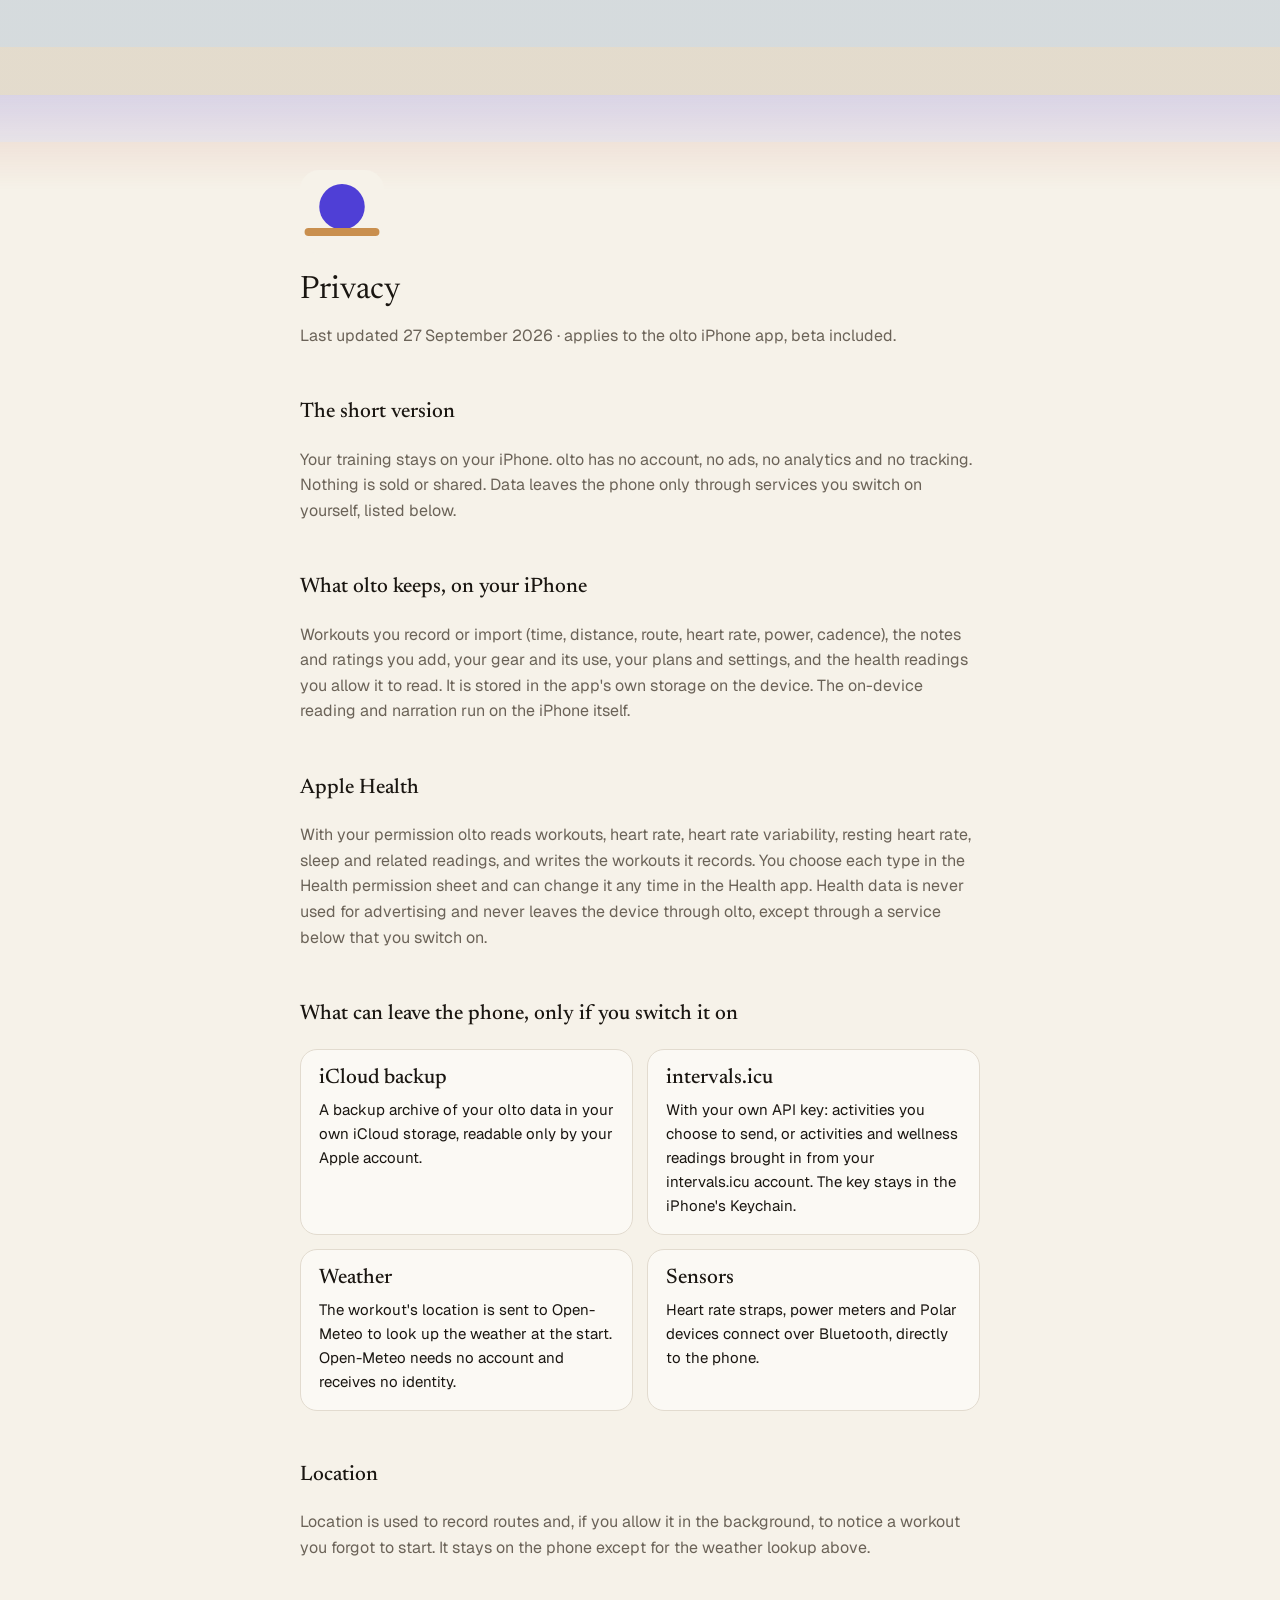
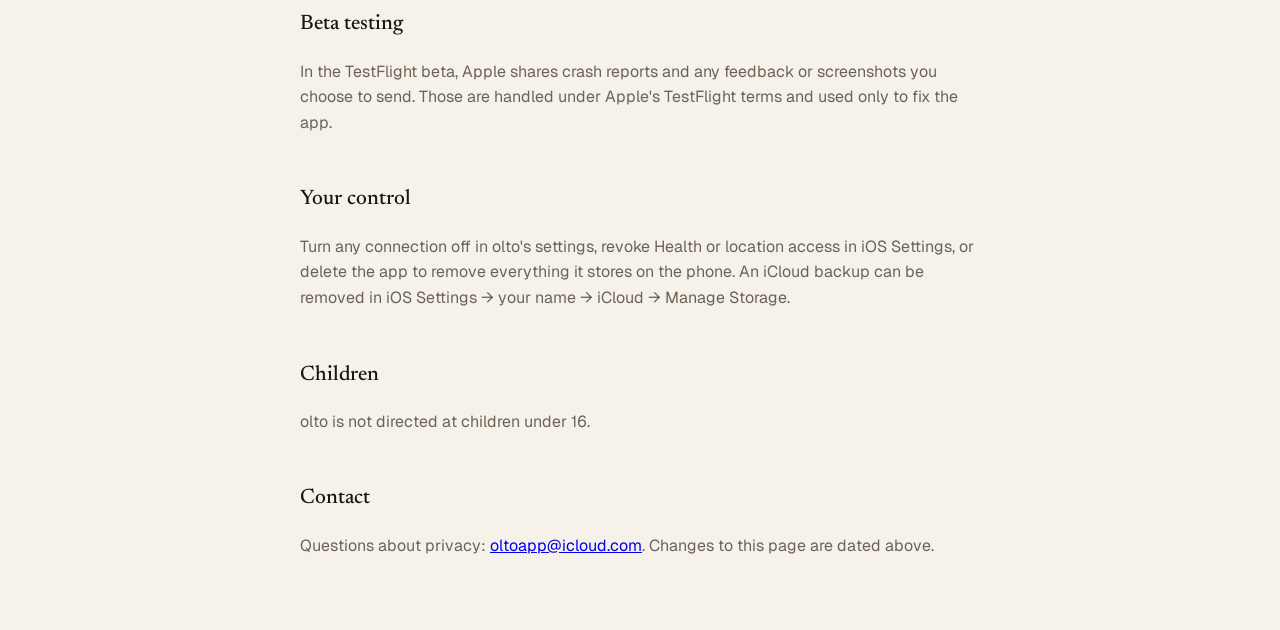
==== privacy.html @ 35120400 "olto site" ====
<!doctype html>
<html lang="en">
<head>
<meta charset="utf-8">
<meta name="viewport" content="width=device-width, initial-scale=1, viewport-fit=cover">
<title>olto privacy</title>
<meta name="description" content="What olto keeps, where it lives, and what leaves your iPhone.">
<meta name="theme-color" content="#F6F2E9" media="(prefers-color-scheme: light)">
<meta name="theme-color" content="#0C0A08" media="(prefers-color-scheme: dark)">
<link rel="icon" href="assets/mark.svg" type="image/svg+xml">
<link rel="apple-touch-icon" href="assets/apple-touch-icon.png">
<style>html{color-scheme:light dark}body{margin:0}</style>
</head>
<body>
<link rel="stylesheet" href="https://fonts.googleapis.com/css2?family=Instrument+Serif:ital@1&family=Newsreader:ital,opsz,wght@0,6..72,400;0,6..72,500;1,6..72,300;1,6..72,400&family=Geist:wght@300;400;500;600&display=swap">
<style>
:root{
  --canvas:#F6F2E9; --soft:#F1EDE5; --card:#FBF9F4; --ink:#1A1611; --muted:#6B6358; --rule:#E2DBCF;
  --sun:#4F3FD6; --warm:#C98F4E; --accent:#4F3FD6;
  --fresh:rgba(110,146,185,.24); --maint:rgba(201,189,166,.42); --gain:rgba(79,63,214,.17); --risk:rgba(168,43,23,.14);
  --word:"Instrument Serif",Georgia,serif; --voice:"Newsreader",Georgia,serif; --data:"Geist",-apple-system,"Segoe UI",sans-serif;
}
@media (prefers-color-scheme: dark){:root:not([data-theme="light"]){
  --canvas:#0C0A08; --soft:#211D17; --card:#16130F; --ink:#F1EBDD; --muted:#A99F90; --rule:#2E2922;
  --sun:#6C6CF3; --warm:#D9A566; --accent:#8B8BF7;
  --fresh:rgba(110,146,185,.26); --maint:rgba(201,189,166,.18); --gain:rgba(108,108,243,.24); --risk:rgba(207,79,53,.22); color-scheme:dark;}}
:root[data-theme="dark"]{
  --canvas:#0C0A08; --soft:#211D17; --card:#16130F; --ink:#F1EBDD; --muted:#A99F90; --rule:#2E2922;
  --sun:#6C6CF3; --warm:#D9A566; --accent:#8B8BF7;
  --fresh:rgba(110,146,185,.26); --maint:rgba(201,189,166,.18); --gain:rgba(108,108,243,.24); --risk:rgba(207,79,53,.22); color-scheme:dark;}
body{background:var(--canvas);color:var(--ink);font-family:var(--data);font-size:16px;line-height:1.6;padding-inline:20px;padding-block:0 72px}
.sky{margin-inline:-20px;height:190px;background:linear-gradient(to bottom,var(--fresh) 0 25%,var(--maint) 25% 50%,var(--gain) 50% 75%,var(--risk) 75% 100%);-webkit-mask-image:linear-gradient(to bottom,#000 50%,transparent);mask-image:linear-gradient(to bottom,#000 50%,transparent)}
main{max-width:680px;margin:-20px auto 0;display:grid;gap:52px;position:relative}
.mark{width:84px;height:auto;display:block}
.name{font-family:var(--word);font-style:italic;font-weight:400;font-size:1.25em;letter-spacing:.005em;-webkit-text-stroke:.35px currentColor}
.voice{font-family:var(--voice);font-style:italic;font-weight:400}
.card p.voice,.note.voice{font-size:18px;line-height:1.5}
.sr{position:absolute;width:1px;height:1px;overflow:hidden;clip:rect(0 0 0 0)}
.word{font-family:var(--word);font-style:italic;font-weight:400;font-size:76px;line-height:.95;margin:10px 0 0;letter-spacing:-.01em}
.tag{font-family:var(--voice);font-style:italic;font-weight:300;font-size:30px;line-height:1.25;margin:12px 0 0}
.lede{font-family:var(--data);font-style:normal;font-weight:300;font-size:22px;line-height:1.35;margin:14px 0 0;text-wrap:balance}
.sub{margin:14px 0 0;color:var(--muted);max-width:60ch}
.pill{display:inline-block;font-size:12px;font-weight:500;letter-spacing:.04em;padding:3px 10px;border-radius:999px;background:var(--soft);border:1px solid var(--rule)}
nav{position:sticky;top:env(safe-area-inset-top,0px);z-index:2;background:var(--canvas);margin-inline:-20px;padding:10px 20px;border-bottom:1px solid var(--rule);display:flex;gap:18px;overflow-x:auto;scrollbar-width:none;font-size:14px}
nav::-webkit-scrollbar{display:none}
nav a{color:var(--muted);text-decoration:none;white-space:nowrap}
nav a:hover,nav a:focus-visible{color:var(--ink)}
h2{font-family:var(--voice);font-style:normal;font-weight:400;font-size:32px;line-height:1.15;margin:0;text-wrap:balance}
h3{font-family:var(--voice);font-style:normal;font-weight:500;font-size:21px;line-height:1.25;margin:0}
.eyebrow{font-size:11px;letter-spacing:.09em;text-transform:uppercase;color:var(--muted);font-weight:500}
section{display:grid;gap:20px;scroll-margin-top:60px}
.note{margin:0;color:var(--muted);max-width:62ch}
.grid{display:grid;grid-template-columns:repeat(auto-fit,minmax(260px,1fr));gap:14px}
.card{background:var(--card);border:1px solid var(--rule);border-radius:17px;padding:16px 18px;display:grid;gap:6px;align-content:start}
.card p{margin:0;font-size:15px}
.card ul{margin:0;padding-left:18px;display:grid;gap:4px;font-size:15px}
.card .best{font-size:13px;color:var(--muted)}
.pages{display:grid;gap:18px}
.page{display:grid;grid-template-columns:100px 1fr;gap:2px 18px}
.page .n{font-family:var(--voice);font-style:normal;font-weight:500;font-size:26px;line-height:1.1}
.page .q{font-size:13px;color:var(--muted);grid-column:1}
.page p{margin:0;grid-column:2;grid-row:1 / span 2}
@media (max-width:480px){.page{grid-template-columns:1fr}.page p{grid-column:1;grid-row:auto}}
.qa{display:grid;gap:18px}
.qa h4{font-size:16px;font-weight:500;margin:0 0 3px}
.qa p{margin:0}
ol.steps{margin:0;padding:0;list-style:none;counter-reset:s;display:grid;gap:14px}
ol.steps li{counter-increment:s;display:grid;grid-template-columns:30px 1fr;gap:12px}
ol.steps li::before{content:counter(s);font-family:var(--data);font-weight:300;font-size:24px;line-height:1.1;color:var(--sun)}
ol.steps b{display:block;font-weight:500}
.join{display:grid;grid-template-columns:auto 1fr;gap:18px;align-items:center;background:var(--card);border:1px solid var(--rule);border-radius:17px;padding:18px}
@media (max-width:480px){.join{grid-template-columns:1fr}}
#qr{width:132px;height:132px;background:#fff;padding:8px;border-radius:10px;display:grid;place-items:center}
#qr img,#qr canvas{width:116px!important;height:116px!important}
.btn{display:inline-block;background:var(--ink);color:var(--canvas);text-decoration:none;border-radius:999px;padding:9px 18px;font-weight:500;font-size:15px}
hr{border:0;border-top:1px solid var(--rule);margin:0}
footer{font-size:13px;color:var(--muted);display:grid;gap:6px}
</style>
<div class="sky" aria-hidden="true"></div>
<main>
<header>
  <a href="./" aria-label="olto home"><img class="mark" src="assets/mark.svg" alt=""></a>
  <h2 style="margin-top:18px">Privacy</h2>
  <p class="sub">Last updated 27 September 2026 · applies to the olto iPhone app, beta included.</p>
</header>

<section>
  <h3>The short version</h3>
  <p class="note">Your training stays on your iPhone. olto has no account, no ads, no analytics and no tracking. Nothing is sold or shared. Data leaves the phone only through services you switch on yourself, listed below.</p>
</section>

<section>
  <h3>What olto keeps, on your iPhone</h3>
  <p class="note">Workouts you record or import (time, distance, route, heart rate, power, cadence), the notes and ratings you add, your gear and its use, your plans and settings, and the health readings you allow it to read. It is stored in the app's own storage on the device. The on-device reading and narration run on the iPhone itself.</p>
</section>

<section>
  <h3>Apple Health</h3>
  <p class="note">With your permission olto reads workouts, heart rate, heart rate variability, resting heart rate, sleep and related readings, and writes the workouts it records. You choose each type in the Health permission sheet and can change it any time in the Health app. Health data is never used for advertising and never leaves the device through olto, except through a service below that you switch on.</p>
</section>

<section>
  <h3>What can leave the phone, only if you switch it on</h3>
  <div class="grid">
    <div class="card"><h3>iCloud backup</h3><p>A backup archive of your olto data in your own iCloud storage, readable only by your Apple account.</p></div>
    <div class="card"><h3>intervals.icu</h3><p>With your own API key: activities you choose to send, or activities and wellness readings brought in from your intervals.icu account. The key stays in the iPhone's Keychain.</p></div>
    <div class="card"><h3>Weather</h3><p>The workout's location is sent to Open-Meteo to look up the weather at the start. Open-Meteo needs no account and receives no identity.</p></div>
    <div class="card"><h3>Sensors</h3><p>Heart rate straps, power meters and Polar devices connect over Bluetooth, directly to the phone.</p></div>
  </div>
</section>

<section>
  <h3>Location</h3>
  <p class="note">Location is used to record routes and, if you allow it in the background, to notice a workout you forgot to start. It stays on the phone except for the weather lookup above.</p>
</section>

<section>
  <h3>Beta testing</h3>
  <p class="note">In the TestFlight beta, Apple shares crash reports and any feedback or screenshots you choose to send. Those are handled under Apple's TestFlight terms and used only to fix the app.</p>
</section>

<section>
  <h3>Your control</h3>
  <p class="note">Turn any connection off in olto's settings, revoke Health or location access in iOS Settings, or delete the app to remove everything it stores on the phone. An iCloud backup can be removed in iOS Settings → your name → iCloud → Manage Storage.</p>
</section>

<section>
  <h3>Children</h3>
  <p class="note">olto is not directed at children under 16.</p>
</section>

<section>
  <h3>Contact</h3>
  <p class="note">Questions about privacy: <a href="mailto:oltoapp@icloud.com">oltoapp@icloud.com</a>. Changes to this page are dated above.</p>
</section>
</main>
</body>
</html>
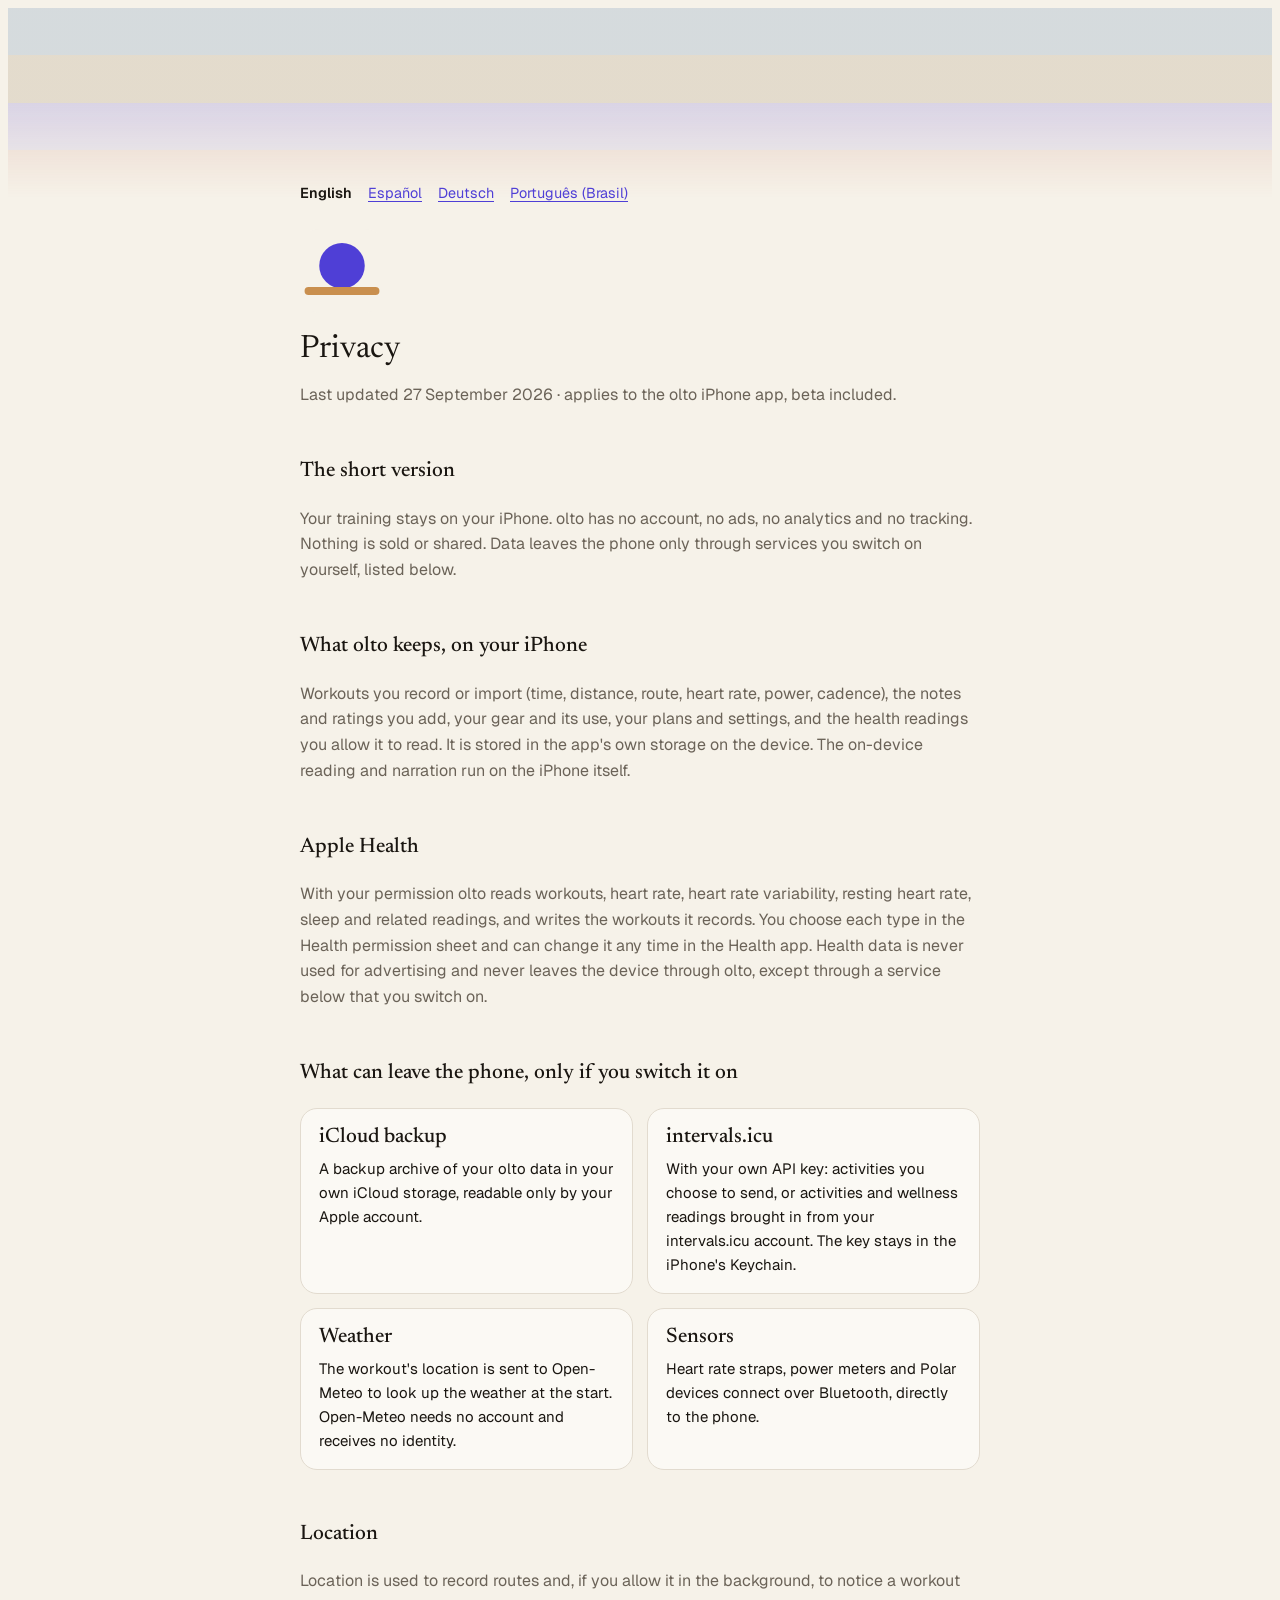
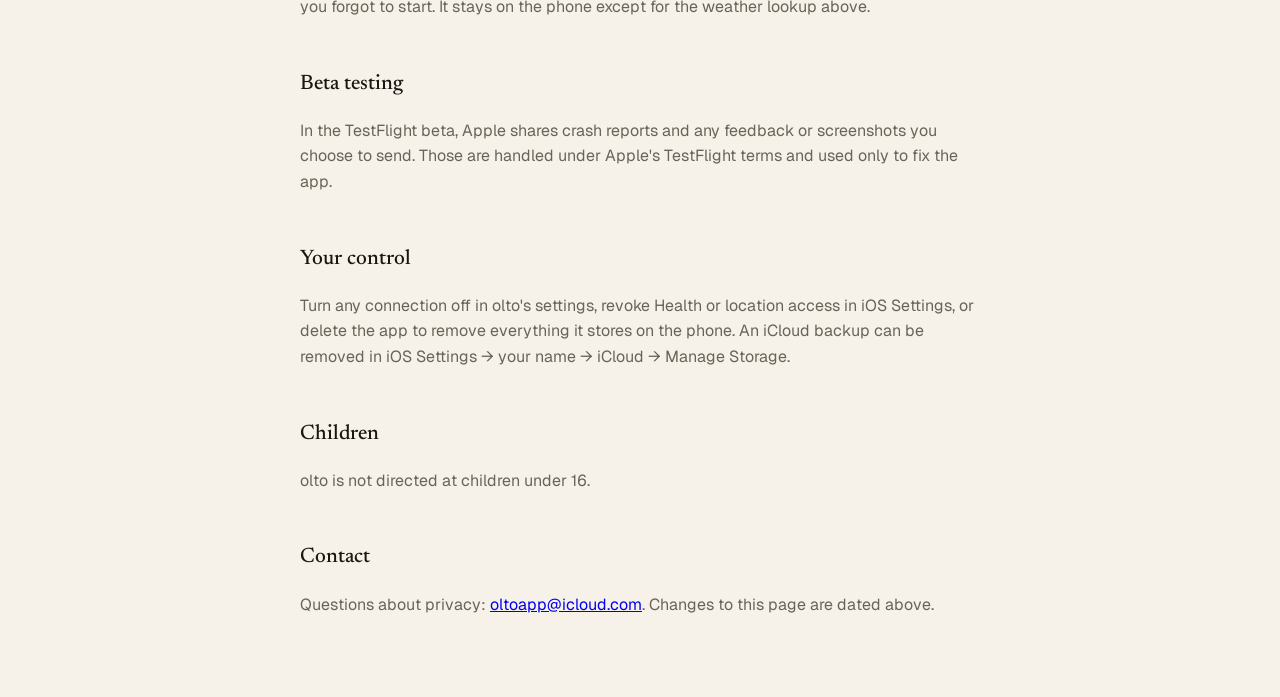
==== commit da73e169: "Publish approachable olto guides in four languages" ====
--- a/privacy.html
+++ b/privacy.html
@@ -9,76 +9,19 @@
 <meta name="theme-color" content="#0C0A08" media="(prefers-color-scheme: dark)">
 <link rel="icon" href="assets/mark.svg" type="image/svg+xml">
 <link rel="apple-touch-icon" href="assets/apple-touch-icon.png">
-<style>html{color-scheme:light dark}body{margin:0}</style>
+<link rel="stylesheet" href="assets/site.css">
+<link rel="alternate" hreflang="en" href="https://olto-app.github.io/privacy.html">
+<link rel="alternate" hreflang="es" href="https://olto-app.github.io/es/privacy.html">
+<link rel="alternate" hreflang="de" href="https://olto-app.github.io/de/privacy.html">
+<link rel="alternate" hreflang="pt-BR" href="https://olto-app.github.io/pt-br/privacy.html">
 </head>
 <body>
 <link rel="stylesheet" href="https://fonts.googleapis.com/css2?family=Instrument+Serif:ital@1&family=Newsreader:ital,opsz,wght@0,6..72,400;0,6..72,500;1,6..72,300;1,6..72,400&family=Geist:wght@300;400;500;600&display=swap">
-<style>
-:root{
-  --canvas:#F6F2E9; --soft:#F1EDE5; --card:#FBF9F4; --ink:#1A1611; --muted:#6B6358; --rule:#E2DBCF;
-  --sun:#4F3FD6; --warm:#C98F4E; --accent:#4F3FD6;
-  --fresh:rgba(110,146,185,.24); --maint:rgba(201,189,166,.42); --gain:rgba(79,63,214,.17); --risk:rgba(168,43,23,.14);
-  --word:"Instrument Serif",Georgia,serif; --voice:"Newsreader",Georgia,serif; --data:"Geist",-apple-system,"Segoe UI",sans-serif;
-}
-@media (prefers-color-scheme: dark){:root:not([data-theme="light"]){
-  --canvas:#0C0A08; --soft:#211D17; --card:#16130F; --ink:#F1EBDD; --muted:#A99F90; --rule:#2E2922;
-  --sun:#6C6CF3; --warm:#D9A566; --accent:#8B8BF7;
-  --fresh:rgba(110,146,185,.26); --maint:rgba(201,189,166,.18); --gain:rgba(108,108,243,.24); --risk:rgba(207,79,53,.22); color-scheme:dark;}}
-:root[data-theme="dark"]{
-  --canvas:#0C0A08; --soft:#211D17; --card:#16130F; --ink:#F1EBDD; --muted:#A99F90; --rule:#2E2922;
-  --sun:#6C6CF3; --warm:#D9A566; --accent:#8B8BF7;
-  --fresh:rgba(110,146,185,.26); --maint:rgba(201,189,166,.18); --gain:rgba(108,108,243,.24); --risk:rgba(207,79,53,.22); color-scheme:dark;}
-body{background:var(--canvas);color:var(--ink);font-family:var(--data);font-size:16px;line-height:1.6;padding-inline:20px;padding-block:0 72px}
-.sky{margin-inline:-20px;height:190px;background:linear-gradient(to bottom,var(--fresh) 0 25%,var(--maint) 25% 50%,var(--gain) 50% 75%,var(--risk) 75% 100%);-webkit-mask-image:linear-gradient(to bottom,#000 50%,transparent);mask-image:linear-gradient(to bottom,#000 50%,transparent)}
-main{max-width:680px;margin:-20px auto 0;display:grid;gap:52px;position:relative}
-.mark{width:84px;height:auto;display:block}
-.name{font-family:var(--word);font-style:italic;font-weight:400;font-size:1.25em;letter-spacing:.005em;-webkit-text-stroke:.35px currentColor}
-.voice{font-family:var(--voice);font-style:italic;font-weight:400}
-.card p.voice,.note.voice{font-size:18px;line-height:1.5}
-.sr{position:absolute;width:1px;height:1px;overflow:hidden;clip:rect(0 0 0 0)}
-.word{font-family:var(--word);font-style:italic;font-weight:400;font-size:76px;line-height:.95;margin:10px 0 0;letter-spacing:-.01em}
-.tag{font-family:var(--voice);font-style:italic;font-weight:300;font-size:30px;line-height:1.25;margin:12px 0 0}
-.lede{font-family:var(--data);font-style:normal;font-weight:300;font-size:22px;line-height:1.35;margin:14px 0 0;text-wrap:balance}
-.sub{margin:14px 0 0;color:var(--muted);max-width:60ch}
-.pill{display:inline-block;font-size:12px;font-weight:500;letter-spacing:.04em;padding:3px 10px;border-radius:999px;background:var(--soft);border:1px solid var(--rule)}
-nav{position:sticky;top:env(safe-area-inset-top,0px);z-index:2;background:var(--canvas);margin-inline:-20px;padding:10px 20px;border-bottom:1px solid var(--rule);display:flex;gap:18px;overflow-x:auto;scrollbar-width:none;font-size:14px}
-nav::-webkit-scrollbar{display:none}
-nav a{color:var(--muted);text-decoration:none;white-space:nowrap}
-nav a:hover,nav a:focus-visible{color:var(--ink)}
-h2{font-family:var(--voice);font-style:normal;font-weight:400;font-size:32px;line-height:1.15;margin:0;text-wrap:balance}
-h3{font-family:var(--voice);font-style:normal;font-weight:500;font-size:21px;line-height:1.25;margin:0}
-.eyebrow{font-size:11px;letter-spacing:.09em;text-transform:uppercase;color:var(--muted);font-weight:500}
-section{display:grid;gap:20px;scroll-margin-top:60px}
-.note{margin:0;color:var(--muted);max-width:62ch}
-.grid{display:grid;grid-template-columns:repeat(auto-fit,minmax(260px,1fr));gap:14px}
-.card{background:var(--card);border:1px solid var(--rule);border-radius:17px;padding:16px 18px;display:grid;gap:6px;align-content:start}
-.card p{margin:0;font-size:15px}
-.card ul{margin:0;padding-left:18px;display:grid;gap:4px;font-size:15px}
-.card .best{font-size:13px;color:var(--muted)}
-.pages{display:grid;gap:18px}
-.page{display:grid;grid-template-columns:100px 1fr;gap:2px 18px}
-.page .n{font-family:var(--voice);font-style:normal;font-weight:500;font-size:26px;line-height:1.1}
-.page .q{font-size:13px;color:var(--muted);grid-column:1}
-.page p{margin:0;grid-column:2;grid-row:1 / span 2}
-@media (max-width:480px){.page{grid-template-columns:1fr}.page p{grid-column:1;grid-row:auto}}
-.qa{display:grid;gap:18px}
-.qa h4{font-size:16px;font-weight:500;margin:0 0 3px}
-.qa p{margin:0}
-ol.steps{margin:0;padding:0;list-style:none;counter-reset:s;display:grid;gap:14px}
-ol.steps li{counter-increment:s;display:grid;grid-template-columns:30px 1fr;gap:12px}
-ol.steps li::before{content:counter(s);font-family:var(--data);font-weight:300;font-size:24px;line-height:1.1;color:var(--sun)}
-ol.steps b{display:block;font-weight:500}
-.join{display:grid;grid-template-columns:auto 1fr;gap:18px;align-items:center;background:var(--card);border:1px solid var(--rule);border-radius:17px;padding:18px}
-@media (max-width:480px){.join{grid-template-columns:1fr}}
-#qr{width:132px;height:132px;background:#fff;padding:8px;border-radius:10px;display:grid;place-items:center}
-#qr img,#qr canvas{width:116px!important;height:116px!important}
-.btn{display:inline-block;background:var(--ink);color:var(--canvas);text-decoration:none;border-radius:999px;padding:9px 18px;font-weight:500;font-size:15px}
-hr{border:0;border-top:1px solid var(--rule);margin:0}
-footer{font-size:13px;color:var(--muted);display:grid;gap:6px}
-</style>
+
 <div class="sky" aria-hidden="true"></div>
 <main>
 <header>
+    <div class="languages" role="navigation" aria-label="Languages"><a lang="en" hreflang="en" href="privacy.html" aria-current="page">English</a> <a lang="es" hreflang="es" href="es/privacy.html">Español</a> <a lang="de" hreflang="de" href="de/privacy.html">Deutsch</a> <a lang="pt-BR" hreflang="pt-BR" href="pt-br/privacy.html">Português (Brasil)</a></div>
   <a href="./" aria-label="olto home"><img class="mark" src="assets/mark.svg" alt=""></a>
   <h2 style="margin-top:18px">Privacy</h2>
   <p class="sub">Last updated 27 September 2026 · applies to the olto iPhone app, beta included.</p>
--- a/assets/site.css
+++ b/assets/site.css
@@ -0,0 +1,64 @@
+:root{
+  --canvas:#F6F2E9; --soft:#F1EDE5; --card:#FBF9F4; --ink:#1A1611; --muted:#6B6358; --rule:#E2DBCF;
+  --sun:#4F3FD6; --warm:#C98F4E; --accent:#4F3FD6;
+  --fresh:rgba(110,146,185,.24); --maint:rgba(201,189,166,.42); --gain:rgba(79,63,214,.17); --risk:rgba(168,43,23,.14);
+  --word:"Instrument Serif",Georgia,serif; --voice:"Newsreader",Georgia,serif; --data:"Geist",-apple-system,"Segoe UI",sans-serif;
+}
+@media (prefers-color-scheme: dark){:root:not([data-theme="light"]){
+  --canvas:#0C0A08; --soft:#211D17; --card:#16130F; --ink:#F1EBDD; --muted:#A99F90; --rule:#2E2922;
+  --sun:#6C6CF3; --warm:#D9A566; --accent:#8B8BF7;
+  --fresh:rgba(110,146,185,.26); --maint:rgba(201,189,166,.18); --gain:rgba(108,108,243,.24); --risk:rgba(207,79,53,.22); color-scheme:dark;}}
+:root[data-theme="dark"]{
+  --canvas:#0C0A08; --soft:#211D17; --card:#16130F; --ink:#F1EBDD; --muted:#A99F90; --rule:#2E2922;
+  --sun:#6C6CF3; --warm:#D9A566; --accent:#8B8BF7;
+  --fresh:rgba(110,146,185,.26); --maint:rgba(201,189,166,.18); --gain:rgba(108,108,243,.24); --risk:rgba(207,79,53,.22); color-scheme:dark;}
+body{background:var(--canvas);color:var(--ink);font-family:var(--data);font-size:16px;line-height:1.6;padding-inline:20px;padding-block:0 72px}
+.sky{margin-inline:-20px;height:190px;background:linear-gradient(to bottom,var(--fresh) 0 25%,var(--maint) 25% 50%,var(--gain) 50% 75%,var(--risk) 75% 100%);-webkit-mask-image:linear-gradient(to bottom,#000 50%,transparent);mask-image:linear-gradient(to bottom,#000 50%,transparent)}
+main{max-width:680px;margin:-20px auto 0;display:grid;gap:52px;position:relative}
+.mark{width:84px;height:auto;display:block}
+.name{font-family:var(--word);font-style:italic;font-weight:400;font-size:1.25em;letter-spacing:.005em;-webkit-text-stroke:.35px currentColor}
+.voice{font-family:var(--voice);font-style:italic;font-weight:400}
+.card p.voice,.note.voice{font-size:18px;line-height:1.5}
+.sr{position:absolute;width:1px;height:1px;overflow:hidden;clip:rect(0 0 0 0)}
+.word{font-family:var(--word);font-style:italic;font-weight:400;font-size:76px;line-height:.95;margin:10px 0 0;letter-spacing:-.01em}
+.tag{font-family:var(--voice);font-style:italic;font-weight:300;font-size:30px;line-height:1.25;margin:12px 0 0}
+.lede{font-family:var(--data);font-style:normal;font-weight:300;font-size:22px;line-height:1.35;margin:14px 0 0;text-wrap:balance}
+.sub{margin:14px 0 0;color:var(--muted);max-width:60ch}
+.pill{display:inline-block;font-size:12px;font-weight:500;letter-spacing:.04em;padding:3px 10px;border-radius:999px;background:var(--soft);border:1px solid var(--rule)}
+nav{position:sticky;top:env(safe-area-inset-top,0px);z-index:2;background:var(--canvas);margin-inline:-20px;padding:10px 20px;border-bottom:1px solid var(--rule);display:flex;gap:18px;overflow-x:auto;scrollbar-width:none;font-size:14px}
+nav::-webkit-scrollbar{display:none}
+nav a{color:var(--muted);text-decoration:none;white-space:nowrap}
+nav a:hover,nav a:focus-visible{color:var(--ink)}
+h2{font-family:var(--voice);font-style:normal;font-weight:400;font-size:32px;line-height:1.15;margin:0;text-wrap:balance}
+h3{font-family:var(--voice);font-style:normal;font-weight:500;font-size:21px;line-height:1.25;margin:0}
+.eyebrow{font-size:11px;letter-spacing:.09em;text-transform:uppercase;color:var(--muted);font-weight:500}
+section{display:grid;gap:20px;scroll-margin-top:60px}
+.note{margin:0;color:var(--muted);max-width:62ch}
+.grid{display:grid;grid-template-columns:repeat(auto-fit,minmax(260px,1fr));gap:14px}
+.card{background:var(--card);border:1px solid var(--rule);border-radius:17px;padding:16px 18px;display:grid;gap:6px;align-content:start}
+.card p{margin:0;font-size:15px}
+.card ul{margin:0;padding-left:18px;display:grid;gap:4px;font-size:15px}
+.card .best{font-size:13px;color:var(--muted)}
+.pages{display:grid;gap:18px}
+.page{display:grid;grid-template-columns:100px 1fr;gap:2px 18px}
+.page .n{font-family:var(--voice);font-style:normal;font-weight:500;font-size:26px;line-height:1.1}
+.page .q{font-size:13px;color:var(--muted);grid-column:1}
+.page p{margin:0;grid-column:2;grid-row:1 / span 2}
+@media (max-width:480px){.page{grid-template-columns:1fr}.page p{grid-column:1;grid-row:auto}}
+.qa{display:grid;gap:18px}
+.qa h4{font-size:16px;font-weight:500;margin:0 0 3px}
+.qa p{margin:0}
+ol.steps{margin:0;padding:0;list-style:none;counter-reset:s;display:grid;gap:14px}
+ol.steps li{counter-increment:s;display:grid;grid-template-columns:30px 1fr;gap:12px}
+ol.steps li::before{content:counter(s);font-family:var(--data);font-weight:300;font-size:24px;line-height:1.1;color:var(--sun)}
+ol.steps b{display:block;font-weight:500}
+.join{display:grid;grid-template-columns:auto 1fr;gap:18px;align-items:center;background:var(--card);border:1px solid var(--rule);border-radius:17px;padding:18px}
+@media (max-width:480px){.join{grid-template-columns:1fr}}
+#qr{width:132px;height:132px;background:#fff;padding:8px;border-radius:10px;display:grid;place-items:center}
+#qr img,#qr canvas{width:116px!important;height:116px!important}
+.btn{display:inline-block;background:var(--ink);color:var(--canvas);text-decoration:none;border-radius:999px;padding:9px 18px;font-weight:500;font-size:15px}
+hr{border:0;border-top:1px solid var(--rule);margin:0}
+footer{font-size:13px;color:var(--muted);display:grid;gap:6px}
+.languages{display:flex;gap:.3rem 1rem;flex-wrap:wrap;align-items:center;margin:0 0 1.25rem;font-size:.9rem}
+.languages a{color:var(--accent);text-underline-offset:.2em;padding:.25rem 0}
+.languages a[aria-current=page]{color:var(--ink);font-weight:600;text-decoration:none}
